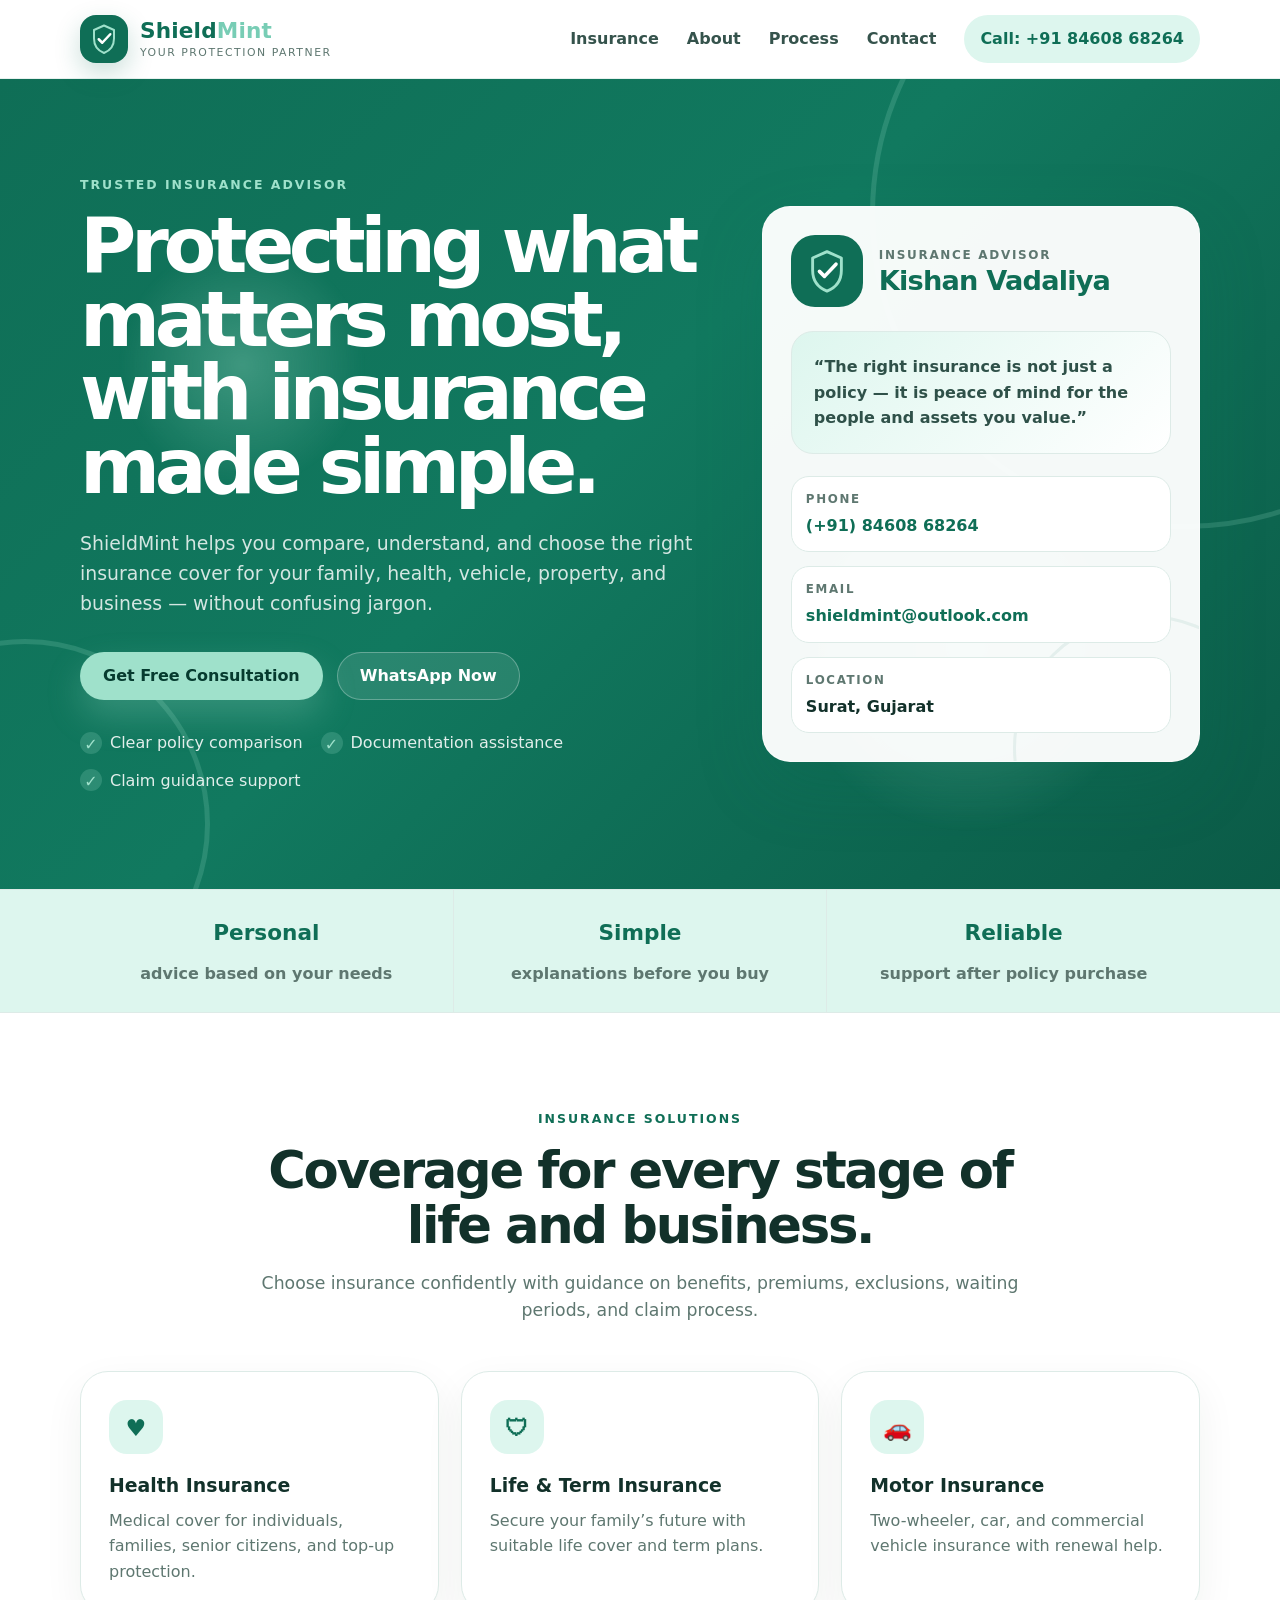
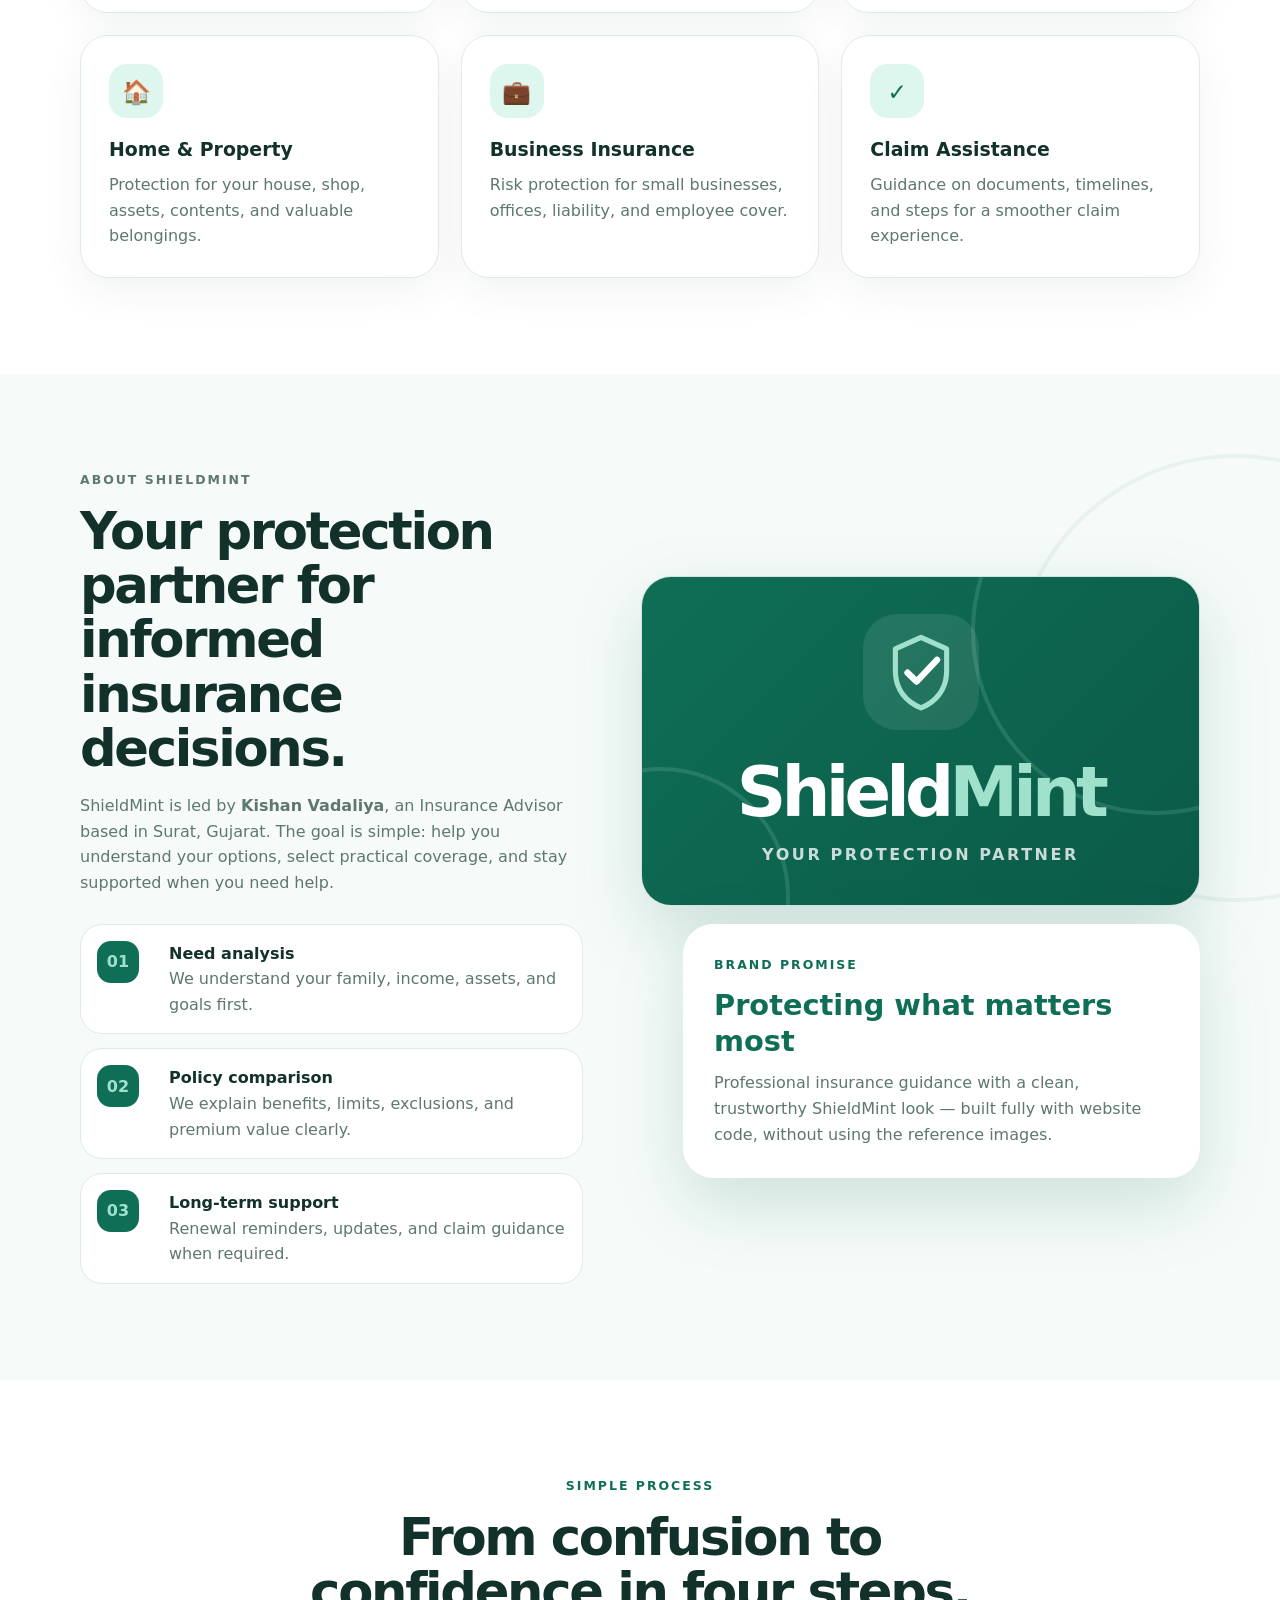
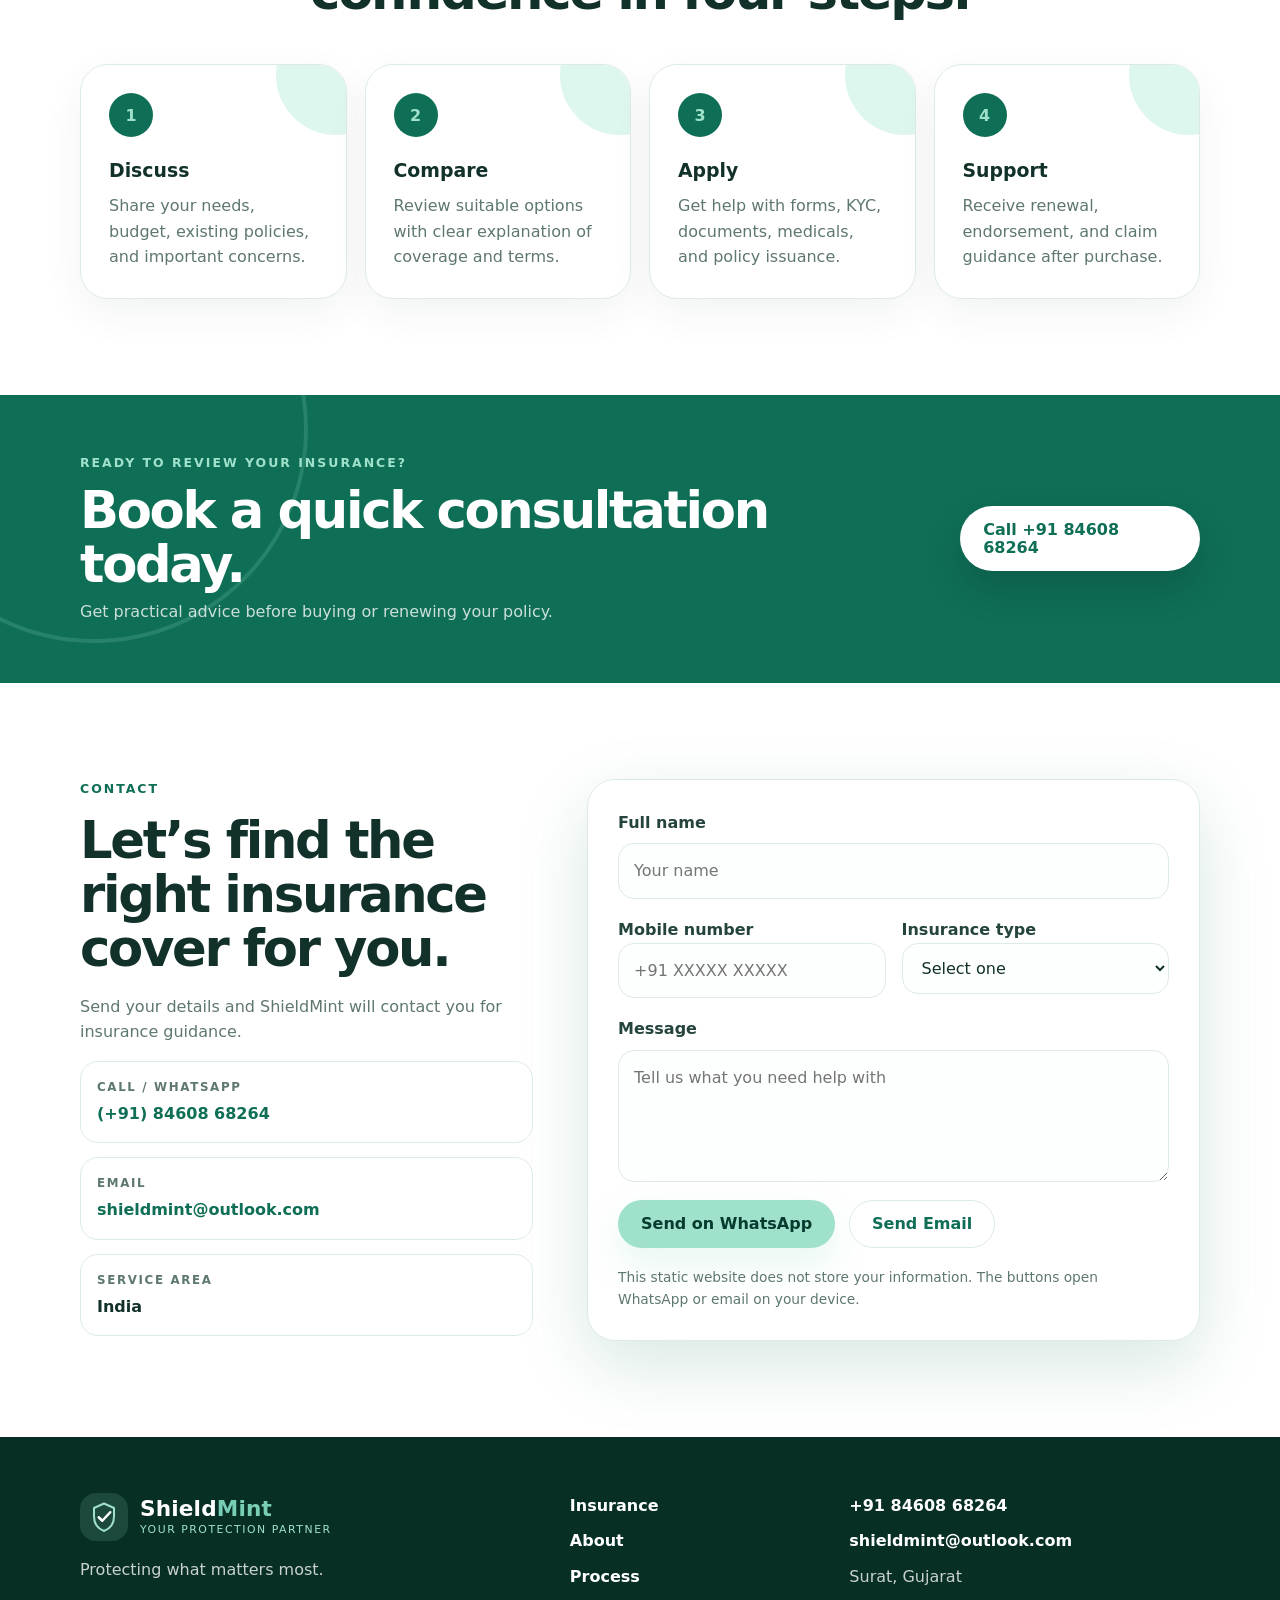
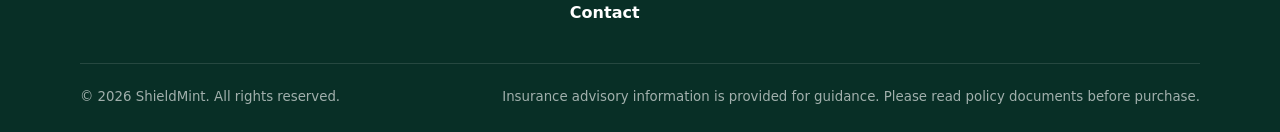
==== index.html @ c9a57965 "Add files via upload" ====
<!doctype html>
<html lang="en-IN">
<head>
  <meta charset="utf-8" />
  <meta name="viewport" content="width=device-width, initial-scale=1" />
  <title>ShieldMint | Insurance Advisor in Surat, Gujarat</title>
  <meta name="description" content="ShieldMint helps families and businesses choose the right insurance with clear advice, policy comparison, documentation support, and claim guidance in Surat, Gujarat." />
  <meta name="theme-color" content="#0F6E56" />
  <meta property="og:title" content="ShieldMint — Your Protection Partner" />
  <meta property="og:description" content="Simple, reliable insurance guidance by Kishan Vadaliya, Insurance Advisor in Surat, Gujarat." />
  <meta property="og:type" content="website" />
  <link rel="icon" href="assets/favicon.svg" type="image/svg+xml" />
  <link rel="stylesheet" href="styles.css" />
</head>
<body>
  <a class="skip-link" href="#main">Skip to content</a>

  <header class="site-header" id="top">
    <nav class="nav container" aria-label="Primary navigation">
      <a class="brand" href="#top" aria-label="ShieldMint home">
        <span class="brand-mark" aria-hidden="true">
          <svg viewBox="0 0 64 64" focusable="false">
            <path d="M32 5 52 14v17c0 15-8.8 24.6-20 29-11.2-4.4-20-14-20-29V14L32 5Z"/>
            <path d="m21.5 32.5 7 7 16-17"/>
          </svg>
        </span>
        <span class="brand-text"><strong>Shield<span>Mint</span></strong><small>Your Protection Partner</small></span>
      </a>

      <button class="nav-toggle" type="button" aria-expanded="false" aria-controls="nav-menu">
        <span class="sr-only">Open menu</span>
        <span></span><span></span><span></span>
      </button>

      <div class="nav-menu" id="nav-menu">
        <a href="#services">Insurance</a>
        <a href="#about">About</a>
        <a href="#process">Process</a>
        <a href="#contact">Contact</a>
        <a class="nav-phone" href="tel:+918460868264">Call: +91 84608 68264</a>
      </div>
    </nav>
  </header>

  <main id="main">
    <section class="hero section-pad" aria-labelledby="hero-title">
      <div class="orb orb-one" aria-hidden="true"></div>
      <div class="orb orb-two" aria-hidden="true"></div>
      <div class="container hero-grid">
        <div class="hero-content reveal">
          <p class="eyebrow">Trusted insurance Advisor</p>
          <h1 id="hero-title">Protecting what matters most, with insurance made simple.</h1>
          <p class="hero-lead">ShieldMint helps you compare, understand, and choose the right insurance cover for your family, health, vehicle, property, and business — without confusing jargon.</p>
          <div class="hero-actions">
            <a class="btn btn-primary" href="#contact">Get Free Consultation</a>
            <a class="btn btn-ghost" href="https://wa.me/918460868264?text=Hello%20ShieldMint%2C%20I%20want%20insurance%20guidance." target="_blank" rel="noopener">WhatsApp Now</a>
          </div>
          <ul class="hero-checks" aria-label="Highlights">
            <li>Clear policy comparison</li>
            <li>Documentation assistance</li>
            <li>Claim guidance support</li>
          </ul>
        </div>

        <aside class="hero-card reveal" aria-label="ShieldMint contact card">
          <div class="card-top">
            <div class="mini-logo" aria-hidden="true">
              <svg viewBox="0 0 64 64"><path d="M32 5 52 14v17c0 15-8.8 24.6-20 29-11.2-4.4-20-14-20-29V14L32 5Z"/><path d="m21.5 32.5 7 7 16-17"/></svg>
            </div>
            <div>
              <p class="card-label">Insurance Advisor</p>
              <h2>Kishan Vadaliya</h2>
            </div>
          </div>
          <div class="quote-box">
            <p>“The right insurance is not just a policy — it is peace of mind for the people and assets you value.”</p>
          </div>
          <dl class="contact-list compact">
            <div><dt>Phone</dt><dd><a href="tel:+918460868264">(+91) 84608 68264</a></dd></div>
            <div><dt>Email</dt><dd><a href="mailto:shieldmint@outlook.com">shieldmint@outlook.com</a></dd></div>
            <div><dt>Location</dt><dd>Surat, Gujarat</dd></div>
          </dl>
        </aside>
      </div>
    </section>

    <section class="trust-strip" aria-label="ShieldMint advantages">
      <div class="container trust-grid">
        <div><strong>Personal</strong><span>advice based on your needs</span></div>
        <div><strong>Simple</strong><span>explanations before you buy</span></div>
        <div><strong>Reliable</strong><span>support after policy purchase</span></div>
      </div>
    </section>

    <section class="section-pad" id="services" aria-labelledby="services-title">
      <div class="container">
        <div class="section-heading reveal">
          <p class="eyebrow">Insurance solutions</p>
          <h2 id="services-title">Coverage for every stage of life and business.</h2>
          <p>Choose insurance confidently with guidance on benefits, premiums, exclusions, waiting periods, and claim process.</p>
        </div>

        <div class="service-grid">
          <article class="service-card reveal">
            <span class="icon-wrap" aria-hidden="true">♥</span>
            <h3>Health Insurance</h3>
            <p>Medical cover for individuals, families, senior citizens, and top-up protection.</p>
          </article>
          <article class="service-card reveal">
            <span class="icon-wrap" aria-hidden="true">🛡</span>
            <h3>Life & Term Insurance</h3>
            <p>Secure your family’s future with suitable life cover and term plans.</p>
          </article>
          <article class="service-card reveal">
            <span class="icon-wrap" aria-hidden="true">🚗</span>
            <h3>Motor Insurance</h3>
            <p>Two-wheeler, car, and commercial vehicle insurance with renewal help.</p>
          </article>
          <article class="service-card reveal">
            <span class="icon-wrap" aria-hidden="true">🏠</span>
            <h3>Home & Property</h3>
            <p>Protection for your house, shop, assets, contents, and valuable belongings.</p>
          </article>
          <article class="service-card reveal">
            <span class="icon-wrap" aria-hidden="true">💼</span>
            <h3>Business Insurance</h3>
            <p>Risk protection for small businesses, offices, liability, and employee cover.</p>
          </article>
          <article class="service-card reveal">
            <span class="icon-wrap" aria-hidden="true">✓</span>
            <h3>Claim Assistance</h3>
            <p>Guidance on documents, timelines, and steps for a smoother claim experience.</p>
          </article>
        </div>
      </div>
    </section>

    <section class="about section-pad muted-bg" id="about" aria-labelledby="about-title">
      <div class="container about-grid">
        <div class="about-copy reveal">
          <p class="eyebrow">About ShieldMint</p>
          <h2 id="about-title">Your protection partner for informed insurance decisions.</h2>
          <p>ShieldMint is led by <strong>Kishan Vadaliya</strong>, an Insurance Advisor based in Surat, Gujarat. The goal is simple: help you understand your options, select practical coverage, and stay supported when you need help.</p>
          <div class="feature-list">
            <div><span>01</span><p><strong>Need analysis</strong><br />We understand your family, income, assets, and goals first.</p></div>
            <div><span>02</span><p><strong>Policy comparison</strong><br />We explain benefits, limits, exclusions, and premium value clearly.</p></div>
            <div><span>03</span><p><strong>Long-term support</strong><br />Renewal reminders, updates, and claim guidance when required.</p></div>
          </div>
        </div>
        <div class="brand-preview reveal" aria-label="ShieldMint brand identity preview">
          <div class="identity-card">
            <div class="identity-logo" aria-hidden="true">
              <svg viewBox="0 0 64 64"><path d="M32 5 52 14v17c0 15-8.8 24.6-20 29-11.2-4.4-20-14-20-29V14L32 5Z"/><path d="m21.5 32.5 7 7 16-17"/></svg>
            </div>
            <h3>Shield<span>Mint</span></h3>
            <p>Your Protection Partner</p>
          </div>
          <div class="promise-card">
            <p class="eyebrow">Brand promise</p>
            <h3>Protecting what matters most</h3>
            <p>Professional insurance guidance with a clean, trustworthy ShieldMint look — built fully with website code, without using the reference images.</p>
          </div>
        </div>
      </div>
    </section>

    <section class="section-pad" id="process" aria-labelledby="process-title">
      <div class="container">
        <div class="section-heading reveal">
          <p class="eyebrow">Simple process</p>
          <h2 id="process-title">From confusion to confidence in four steps.</h2>
        </div>
        <div class="process-grid">
          <article class="process-card reveal"><span>1</span><h3>Discuss</h3><p>Share your needs, budget, existing policies, and important concerns.</p></article>
          <article class="process-card reveal"><span>2</span><h3>Compare</h3><p>Review suitable options with clear explanation of coverage and terms.</p></article>
          <article class="process-card reveal"><span>3</span><h3>Apply</h3><p>Get help with forms, KYC, documents, medicals, and policy issuance.</p></article>
          <article class="process-card reveal"><span>4</span><h3>Support</h3><p>Receive renewal, endorsement, and claim guidance after purchase.</p></article>
        </div>
      </div>
    </section>

    <section class="cta-band" aria-labelledby="cta-title">
      <div class="container cta-inner reveal">
        <div>
          <p class="eyebrow light">Ready to review your insurance?</p>
          <h2 id="cta-title">Book a quick consultation today.</h2>
          <p>Get practical advice before buying or renewing your policy.</p>
        </div>
        <a class="btn btn-light" href="tel:+918460868264">Call +91 84608 68264</a>
      </div>
    </section>

    <section class="contact section-pad" id="contact" aria-labelledby="contact-title">
      <div class="container contact-grid">
        <div class="contact-info reveal">
          <p class="eyebrow">Contact</p>
          <h2 id="contact-title">Let’s find the right insurance cover for you.</h2>
          <p>Send your details and ShieldMint will contact you for insurance guidance.</p>
          <dl class="contact-list">
            <div><dt>Call / WhatsApp</dt><dd><a href="tel:+918460868264">(+91) 84608 68264</a></dd></div>
            <div><dt>Email</dt><dd><a href="mailto:shieldmint@outlook.com">shieldmint@outlook.com</a></dd></div>
            <div><dt>Service Area</dt><dd>India</dd></div>
          </dl>
        </div>

        <form class="contact-form reveal" id="quoteForm">
          <div class="field-row">
            <label for="name">Full name</label>
            <input id="name" name="name" type="text" placeholder="Your name" autocomplete="name" required />
          </div>
          <div class="field-row two-col">
            <div>
              <label for="phone">Mobile number</label>
              <input id="phone" name="phone" type="tel" placeholder="+91 XXXXX XXXXX" autocomplete="tel" required />
            </div>
            <div>
              <label for="service">Insurance type</label>
              <select id="service" name="service" required>
                <option value="">Select one</option>
                <option>Health Insurance</option>
                <option>Life / Term Insurance</option>
                <option>Motor Insurance</option>
                <option>Home / Property Insurance</option>
                <option>Business Insurance</option>
                <option>Claim Assistance</option>
              </select>
            </div>
          </div>
          <div class="field-row">
            <label for="message">Message</label>
            <textarea id="message" name="message" rows="4" placeholder="Tell us what you need help with"></textarea>
          </div>
          <div class="form-actions">
            <button class="btn btn-primary" type="submit">Send on WhatsApp</button>
            <button class="btn btn-outline" type="button" id="emailButton">Send Email</button>
          </div>
          <p class="form-note">This static website does not store your information. The buttons open WhatsApp or email on your device.</p>
        </form>
      </div>
    </section>
  </main>

  <footer class="site-footer">
    <div class="container footer-grid">
      <div>
        <a class="brand footer-brand" href="#top" aria-label="ShieldMint home">
          <span class="brand-mark" aria-hidden="true"><svg viewBox="0 0 64 64"><path d="M32 5 52 14v17c0 15-8.8 24.6-20 29-11.2-4.4-20-14-20-29V14L32 5Z"/><path d="m21.5 32.5 7 7 16-17"/></svg></span>
          <span class="brand-text"><strong>Shield<span>Mint</span></strong><small>Your Protection Partner</small></span>
        </a>
        <p>Protecting what matters most.</p>
      </div>
      <div class="footer-links">
        <a href="#services">Insurance</a>
        <a href="#about">About</a>
        <a href="#process">Process</a>
        <a href="#contact">Contact</a>
      </div>
      <div class="footer-contact">
        <a href="tel:+918460868264">+91 84608 68264</a>
        <a href="mailto:shieldmint@outlook.com">shieldmint@outlook.com</a>
        <span>Surat, Gujarat</span>
      </div>
    </div>
    <div class="container footer-bottom">
      <small>© <span id="year"></span> ShieldMint. All rights reserved.</small>
      <small>Insurance advisory information is provided for guidance. Please read policy documents before purchase.</small>
    </div>
  </footer>

  <script src="script.js"></script>
</body>
</html>
---- styles.css ----
:root{
  --green:#0F6E56;
  --green-2:#0B5946;
  --mint:#9FE1CB;
  --mint-2:#DDF6EE;
  --white:#FFFFFF;
  --ink:#12312A;
  --muted:#5E7770;
  --line:#DDEBE7;
  --bg:#F6FBF9;
  --shadow:0 24px 70px rgba(15,110,86,.16);
  --radius:28px;
}
*{box-sizing:border-box}
html{scroll-behavior:smooth}
body{
  margin:0;
  font-family:Inter, ui-sans-serif, system-ui, -apple-system, BlinkMacSystemFont, "Segoe UI", Arial, sans-serif;
  color:var(--ink);
  background:var(--white);
  line-height:1.6;
}
a{color:inherit;text-decoration:none}
img{max-width:100%;display:block}
button,input,select,textarea{font:inherit}
.container{width:min(1120px, calc(100% - 40px));margin-inline:auto}
.section-pad{padding:96px 0}
.skip-link{position:absolute;left:-999px;top:12px;background:var(--white);color:var(--green);padding:10px 14px;border-radius:999px;z-index:999}
.skip-link:focus{left:12px}
.sr-only{position:absolute;width:1px;height:1px;overflow:hidden;clip:rect(0,0,0,0);white-space:nowrap}

.site-header{
  position:sticky;top:0;z-index:50;
  background:rgba(255,255,255,.88);
  border-bottom:1px solid rgba(221,235,231,.7);
  backdrop-filter:blur(18px);
}
.nav{height:78px;display:flex;align-items:center;justify-content:space-between;gap:24px}
.brand{display:inline-flex;align-items:center;gap:12px;min-width:max-content}
.brand-mark{width:48px;height:48px;border-radius:16px;background:var(--green);display:grid;place-items:center;box-shadow:0 10px 26px rgba(15,110,86,.22)}
.brand-mark svg{width:32px;height:32px;overflow:visible}
.brand-mark path:first-child{fill:none;stroke:var(--mint);stroke-width:4;stroke-linejoin:round}
.brand-mark path:last-child{fill:none;stroke:var(--white);stroke-width:5;stroke-linecap:round;stroke-linejoin:round}
.brand-text{display:flex;flex-direction:column;line-height:1.05;letter-spacing:.01em}
.brand-text strong{font-size:1.35rem;color:var(--green)}
.brand-text strong span{color:#78cdb5}
.brand-text small{text-transform:uppercase;color:var(--muted);font-size:.68rem;letter-spacing:.14em;margin-top:4px}
.nav-menu{display:flex;align-items:center;gap:28px;color:#35534c;font-weight:650}
.nav-menu a{position:relative}
.nav-menu a:not(.nav-phone)::after{content:"";position:absolute;left:0;right:0;bottom:-8px;height:2px;border-radius:99px;background:var(--green);transform:scaleX(0);transition:transform .2s ease}
.nav-menu a:hover::after{transform:scaleX(1)}
.nav-phone{background:var(--mint-2);color:var(--green);padding:11px 16px;border-radius:999px}
.nav-toggle{display:none;background:none;border:0;padding:8px;cursor:pointer}
.nav-toggle span:not(.sr-only){display:block;width:26px;height:2px;background:var(--green);margin:6px 0;border-radius:99px;transition:.2s ease}

.hero{position:relative;overflow:hidden;background:linear-gradient(135deg,var(--green) 0%, #11795f 46%, #0b5b47 100%);color:var(--white);min-height:720px;display:grid;align-items:center}
.hero::before,.hero::after{content:"";position:absolute;border:5px solid rgba(159,225,203,.18);border-radius:50%;pointer-events:none}
.hero::before{width:620px;height:620px;right:-220px;top:-180px}
.hero::after{width:360px;height:360px;left:-160px;bottom:-120px}
.orb{position:absolute;border-radius:50%;background:radial-gradient(circle,rgba(159,225,203,.32),rgba(159,225,203,0) 62%);filter:blur(2px);pointer-events:none}
.orb-one{width:420px;height:420px;right:8%;bottom:4%}
.orb-two{width:280px;height:280px;left:8%;top:18%}
.hero-grid{position:relative;z-index:1;display:grid;grid-template-columns:minmax(0,1.1fr) minmax(330px,.78fr);gap:64px;align-items:center}
.eyebrow{margin:0 0 14px;text-transform:uppercase;letter-spacing:.16em;font-size:.78rem;font-weight:800;color:var(--green)}
.hero .eyebrow,.light{color:var(--mint)}
h1,h2,h3,p{margin-top:0}
h1{font-size:clamp(2.8rem,6vw,5.9rem);line-height:.96;letter-spacing:-.07em;margin-bottom:24px;max-width:820px}
h2{font-size:clamp(2rem,4vw,3.4rem);line-height:1.06;letter-spacing:-.045em;margin-bottom:18px;color:var(--ink)}
h3{font-size:1.18rem;line-height:1.25;margin-bottom:10px;color:var(--ink)}
.hero-lead{font-size:1.18rem;color:rgba(255,255,255,.82);max-width:690px;margin-bottom:34px}
.hero-actions,.form-actions{display:flex;flex-wrap:wrap;gap:14px;align-items:center}
.btn{display:inline-flex;align-items:center;justify-content:center;gap:10px;border:1px solid transparent;border-radius:999px;padding:14px 22px;font-weight:800;line-height:1.1;cursor:pointer;transition:transform .2s ease, box-shadow .2s ease, background .2s ease, color .2s ease}
.btn:hover{transform:translateY(-2px)}
.btn-primary{background:var(--mint);color:#063b2f;box-shadow:0 16px 34px rgba(159,225,203,.25)}
.btn-primary:hover{background:#b9f0dd}
.btn-ghost{background:rgba(255,255,255,.1);border-color:rgba(255,255,255,.28);color:var(--white)}
.btn-ghost:hover{background:rgba(255,255,255,.16)}
.btn-light{background:var(--white);color:var(--green);box-shadow:0 18px 38px rgba(0,0,0,.14)}
.btn-outline{background:var(--white);color:var(--green);border-color:var(--line)}
.hero-checks{display:flex;flex-wrap:wrap;gap:12px 18px;list-style:none;padding:0;margin:30px 0 0;color:rgba(255,255,255,.88)}
.hero-checks li{display:flex;align-items:center;gap:8px}
.hero-checks li::before{content:"✓";width:22px;height:22px;display:grid;place-items:center;border-radius:50%;background:rgba(159,225,203,.2);color:var(--mint);font-weight:900}
.hero-card{background:rgba(255,255,255,.96);color:var(--ink);border:1px solid rgba(255,255,255,.55);border-radius:var(--radius);box-shadow:var(--shadow);padding:28px;position:relative;overflow:hidden}
.hero-card::after{content:"";position:absolute;inset:auto -80px -120px auto;width:260px;height:260px;border:3px solid rgba(15,110,86,.08);border-radius:50%}
.card-top{display:flex;gap:16px;align-items:center;margin-bottom:24px;position:relative;z-index:1}
.mini-logo{width:72px;height:72px;border-radius:24px;background:var(--green);display:grid;place-items:center;flex:0 0 auto}
.mini-logo svg{width:46px;height:46px}.mini-logo path:first-child{fill:none;stroke:var(--mint);stroke-width:4;stroke-linejoin:round}.mini-logo path:last-child{fill:none;stroke:var(--white);stroke-width:5;stroke-linecap:round;stroke-linejoin:round}
.card-label{margin:0 0 2px;color:var(--muted);font-weight:750;text-transform:uppercase;font-size:.75rem;letter-spacing:.14em}.card-top h2{font-size:1.7rem;margin:0;color:var(--green);letter-spacing:-.03em}
.quote-box{background:linear-gradient(135deg,var(--mint-2),#fff);border:1px solid var(--line);border-radius:22px;padding:22px;margin-bottom:22px;position:relative;z-index:1}.quote-box p{margin:0;color:#2f5149;font-weight:650}
.contact-list{display:grid;gap:14px;margin:0;position:relative;z-index:1}.contact-list div{padding:16px;border:1px solid var(--line);border-radius:18px;background:#fff}.contact-list.compact div{padding:13px 14px}.contact-list dt{font-size:.74rem;text-transform:uppercase;letter-spacing:.14em;color:var(--muted);font-weight:850}.contact-list dd{margin:4px 0 0;font-weight:750;color:var(--ink);overflow-wrap:anywhere}.contact-list a{color:var(--green)}

.trust-strip{background:var(--mint-2);border-block:1px solid var(--line)}
.trust-grid{display:grid;grid-template-columns:repeat(3,1fr);gap:1px;background:var(--line)}
.trust-grid div{background:var(--mint-2);padding:26px 30px;display:flex;gap:10px;align-items:baseline;justify-content:center;text-align:center;flex-wrap:wrap}.trust-grid strong{color:var(--green);font-size:1.35rem}.trust-grid span{color:var(--muted);font-weight:650}
.section-heading{max-width:760px;margin:0 auto 46px;text-align:center}.section-heading p:not(.eyebrow){font-size:1.08rem;color:var(--muted)}
.service-grid{display:grid;grid-template-columns:repeat(3,1fr);gap:22px}.service-card,.process-card{background:#fff;border:1px solid var(--line);border-radius:var(--radius);padding:28px;box-shadow:0 14px 40px rgba(18,49,42,.06);transition:transform .2s ease, box-shadow .2s ease, border-color .2s ease}.service-card:hover,.process-card:hover{transform:translateY(-5px);box-shadow:var(--shadow);border-color:rgba(15,110,86,.22)}.service-card p,.process-card p{color:var(--muted);margin-bottom:0}.icon-wrap{width:54px;height:54px;border-radius:18px;background:var(--mint-2);color:var(--green);display:grid;place-items:center;font-size:1.45rem;font-weight:900;margin-bottom:20px}
.muted-bg{background:var(--bg);position:relative;overflow:hidden}.muted-bg::before{content:"";position:absolute;width:440px;height:440px;right:-180px;top:80px;border:4px solid rgba(15,110,86,.06);border-radius:50%}.about-grid{display:grid;grid-template-columns:.9fr 1fr;gap:58px;align-items:center;position:relative}.about-copy p{color:var(--muted)}.feature-list{display:grid;gap:14px;margin-top:28px}.feature-list div{display:grid;grid-template-columns:56px 1fr;gap:16px;align-items:start;background:#fff;border:1px solid var(--line);border-radius:22px;padding:16px}.feature-list span{width:42px;height:42px;border-radius:14px;display:grid;place-items:center;background:var(--green);color:var(--mint);font-weight:900}.feature-list p{margin:0}.feature-list strong{color:var(--ink)}.brand-preview{display:grid;gap:18px}.identity-card,.promise-card{position:relative;overflow:hidden;border-radius:30px;box-shadow:0 26px 70px rgba(15,110,86,.18);border:1px solid rgba(255,255,255,.82)}.identity-card{min-height:330px;background:linear-gradient(135deg,var(--green),#0b5b47);color:#fff;display:grid;place-items:center;text-align:center;padding:36px}.identity-card::before,.identity-card::after{content:"";position:absolute;border:4px solid rgba(159,225,203,.16);border-radius:50%}.identity-card::before{width:360px;height:360px;right:-140px;top:-130px}.identity-card::after{width:250px;height:250px;left:-110px;bottom:-120px}.identity-logo{position:relative;z-index:1;width:116px;height:116px;border-radius:34px;background:rgba(255,255,255,.09);display:grid;place-items:center;margin:0 auto 26px}.identity-logo svg{width:82px;height:82px}.identity-logo path:first-child{fill:none;stroke:var(--mint);stroke-width:4;stroke-linejoin:round}.identity-logo path:last-child{fill:none;stroke:#fff;stroke-width:5;stroke-linecap:round;stroke-linejoin:round}.identity-card h3{position:relative;z-index:1;color:#fff;font-size:clamp(2.5rem,6vw,4.3rem);line-height:1;margin:0;letter-spacing:-.07em}.identity-card h3 span{color:var(--mint)}.identity-card p{position:relative;z-index:1;color:rgba(255,255,255,.78);margin:12px 0 0;text-transform:uppercase;letter-spacing:.16em;font-weight:700}.promise-card{background:#fff;padding:30px;margin-left:42px}.promise-card h3{font-size:1.8rem;color:var(--green);margin-bottom:10px}.promise-card p:not(.eyebrow){color:var(--muted);margin:0}
.process-grid{display:grid;grid-template-columns:repeat(4,1fr);gap:18px}.process-card span{width:44px;height:44px;border-radius:50%;display:grid;place-items:center;background:var(--green);color:var(--mint);font-weight:900;margin-bottom:22px}.process-card{position:relative;overflow:hidden}.process-card::after{content:"";position:absolute;width:120px;height:120px;right:-50px;top:-50px;border-radius:50%;background:var(--mint-2)}.process-card>*{position:relative;z-index:1}
.cta-band{background:var(--green);color:var(--white);padding:58px 0;position:relative;overflow:hidden}.cta-band::before{content:"";position:absolute;inset:-180px auto auto -120px;width:420px;height:420px;border:4px solid rgba(159,225,203,.17);border-radius:50%}.cta-inner{position:relative;display:flex;align-items:center;justify-content:space-between;gap:28px}.cta-inner h2{color:var(--white);margin-bottom:8px}.cta-inner p{color:rgba(255,255,255,.78);margin-bottom:0}.cta-inner .eyebrow{color:var(--mint);margin-bottom:10px}
.contact-grid{display:grid;grid-template-columns:.85fr 1.15fr;gap:54px;align-items:start}.contact-info>p:not(.eyebrow){color:var(--muted)}.contact-form{background:var(--white);border:1px solid var(--line);border-radius:var(--radius);padding:30px;box-shadow:var(--shadow)}.field-row{display:grid;gap:8px;margin-bottom:18px}.field-row.two-col{grid-template-columns:1fr 1fr;gap:16px}.field-row label{font-weight:800;color:#24443d}.field-row input,.field-row select,.field-row textarea{width:100%;border:1px solid var(--line);border-radius:16px;background:#FDFEFE;color:var(--ink);padding:14px 15px;outline:none;transition:border-color .2s ease, box-shadow .2s ease}.field-row input:focus,.field-row select:focus,.field-row textarea:focus{border-color:var(--green);box-shadow:0 0 0 4px rgba(159,225,203,.32)}.field-row textarea{resize:vertical}.form-note{font-size:.86rem;color:var(--muted);margin:18px 0 0}
.site-footer{background:#082f26;color:rgba(255,255,255,.78);padding:56px 0 24px}.footer-grid{display:grid;grid-template-columns:1.3fr .7fr 1fr;gap:34px}.footer-brand .brand-mark{box-shadow:none;background:rgba(159,225,203,.14)}.footer-brand .brand-text strong{color:#fff}.footer-brand .brand-text small{color:var(--mint)}.site-footer p{max-width:360px;margin:16px 0 0}.footer-links,.footer-contact{display:grid;gap:10px;align-content:start}.footer-links a,.footer-contact a{color:#fff;font-weight:750}.footer-bottom{display:flex;justify-content:space-between;gap:20px;border-top:1px solid rgba(255,255,255,.12);margin-top:38px;padding-top:22px;color:rgba(255,255,255,.62)}
.reveal{opacity:0;transform:translateY(18px);transition:opacity .65s ease, transform .65s ease}.reveal.visible{opacity:1;transform:none}
@media (prefers-reduced-motion:reduce){html{scroll-behavior:auto}.reveal{opacity:1;transform:none;transition:none}.btn,.service-card,.process-card{transition:none}.btn:hover,.service-card:hover,.process-card:hover{transform:none}}
@media (max-width:980px){.section-pad{padding:74px 0}.hero{min-height:auto}.hero-grid,.about-grid,.contact-grid{grid-template-columns:1fr;gap:42px}.hero-card{max-width:620px}.service-grid{grid-template-columns:repeat(2,1fr)}.process-grid{grid-template-columns:repeat(2,1fr)}.promise-card{margin-left:0}.cta-inner{align-items:flex-start;flex-direction:column}.footer-grid{grid-template-columns:1fr 1fr}.footer-grid>div:first-child{grid-column:1/-1}.footer-bottom{flex-direction:column}}
@media (max-width:760px){.container{width:min(100% - 28px,1120px)}.nav{height:70px}.brand-mark{width:42px;height:42px;border-radius:14px}.brand-text strong{font-size:1.12rem}.brand-text small{font-size:.57rem}.nav-toggle{display:block}.nav-menu{position:absolute;left:14px;right:14px;top:78px;display:grid;gap:0;background:#fff;border:1px solid var(--line);border-radius:22px;box-shadow:var(--shadow);padding:10px;transform:translateY(-12px);opacity:0;visibility:hidden;transition:.2s ease}.nav-menu.open{transform:none;opacity:1;visibility:visible}.nav-menu a{padding:12px 14px;border-radius:14px}.nav-menu a:hover{background:var(--mint-2)}.nav-menu a::after{display:none}.nav-phone{text-align:center}.nav-toggle[aria-expanded="true"] span:nth-child(2){transform:translateY(8px) rotate(45deg)}.nav-toggle[aria-expanded="true"] span:nth-child(3){opacity:0}.nav-toggle[aria-expanded="true"] span:nth-child(4){transform:translateY(-8px) rotate(-45deg)}h1{font-size:clamp(2.45rem,14vw,4rem)}h2{font-size:2rem}.hero-lead{font-size:1.03rem}.hero-actions .btn,.form-actions .btn{width:100%}.trust-grid{grid-template-columns:1fr}.service-grid,.process-grid{grid-template-columns:1fr}.field-row.two-col{grid-template-columns:1fr}.contact-form{padding:22px}.footer-grid{grid-template-columns:1fr}.hero-card{padding:22px}.card-top{align-items:flex-start}.mini-logo{width:60px;height:60px;border-radius:20px}}
@media (max-width:420px){.hero-checks{display:grid}.section-pad{padding:62px 0}.trust-grid div{padding:20px}.service-card,.process-card{padding:22px}}
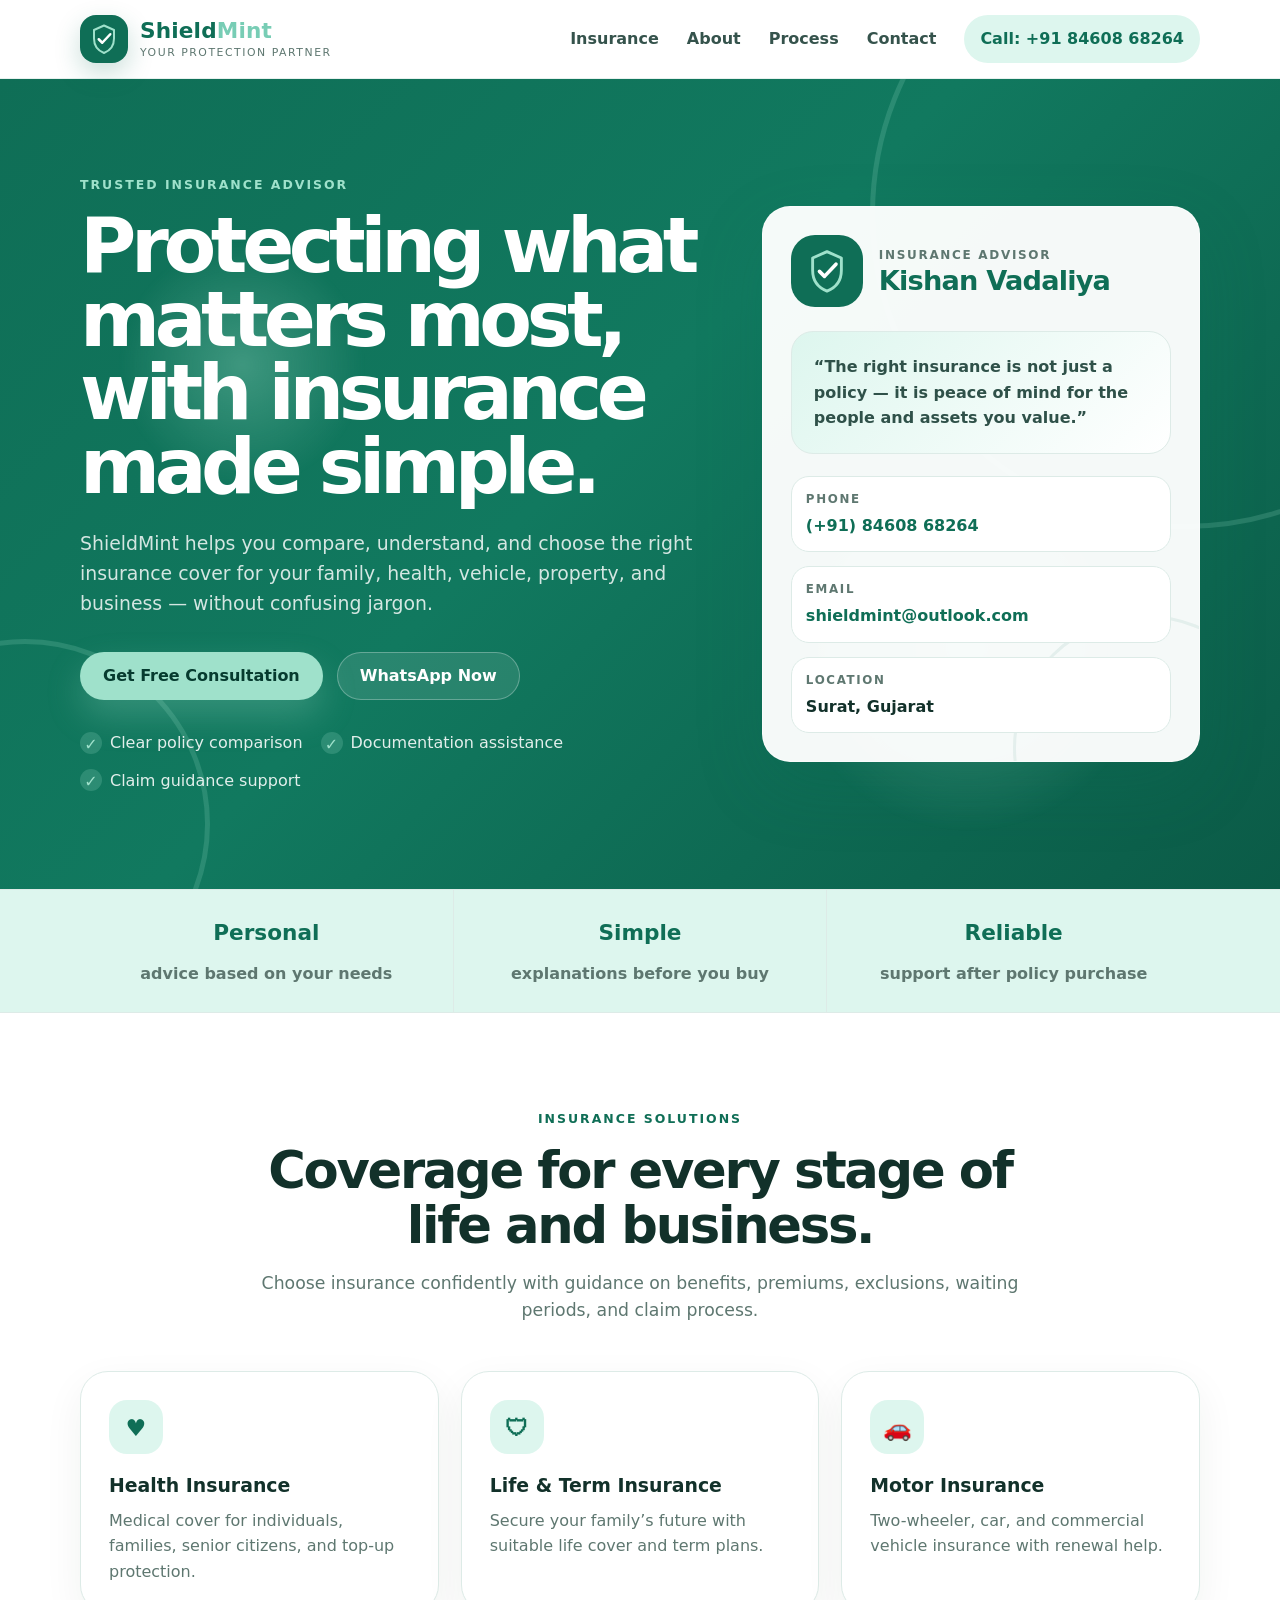
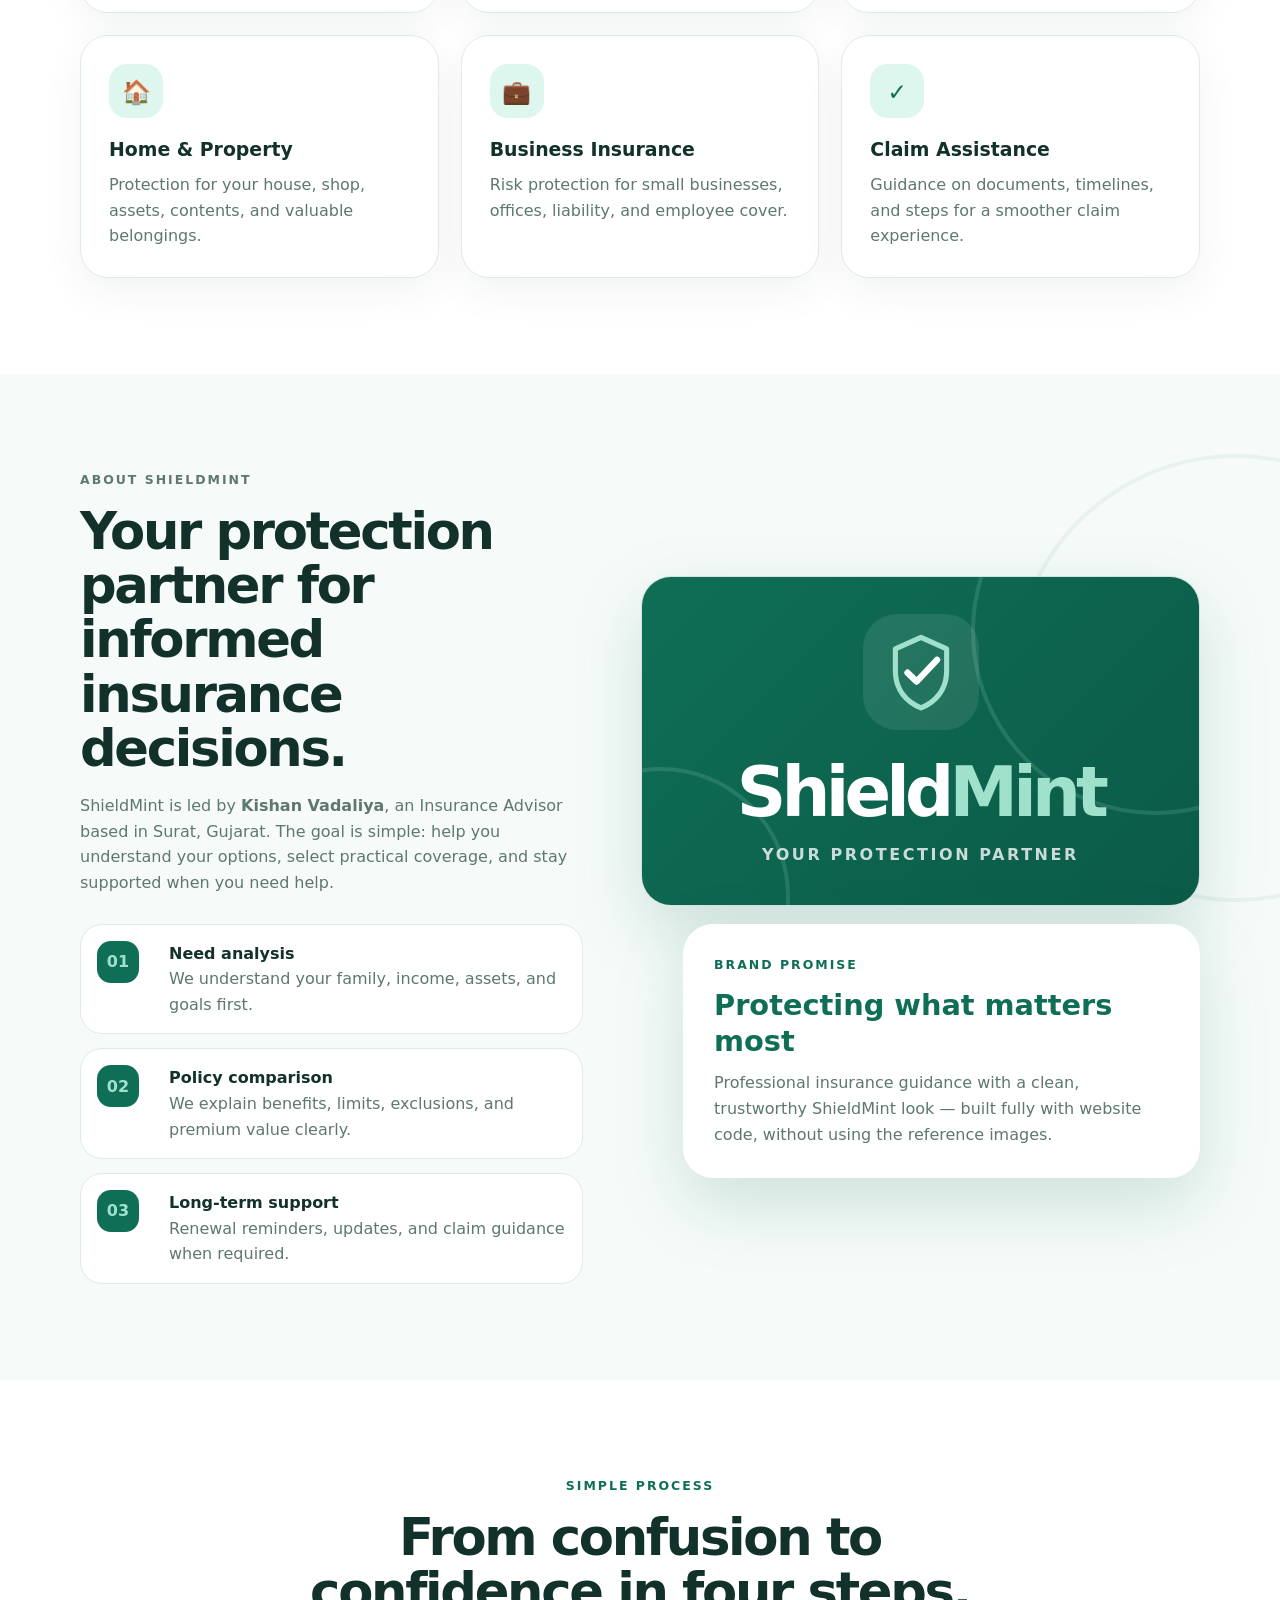
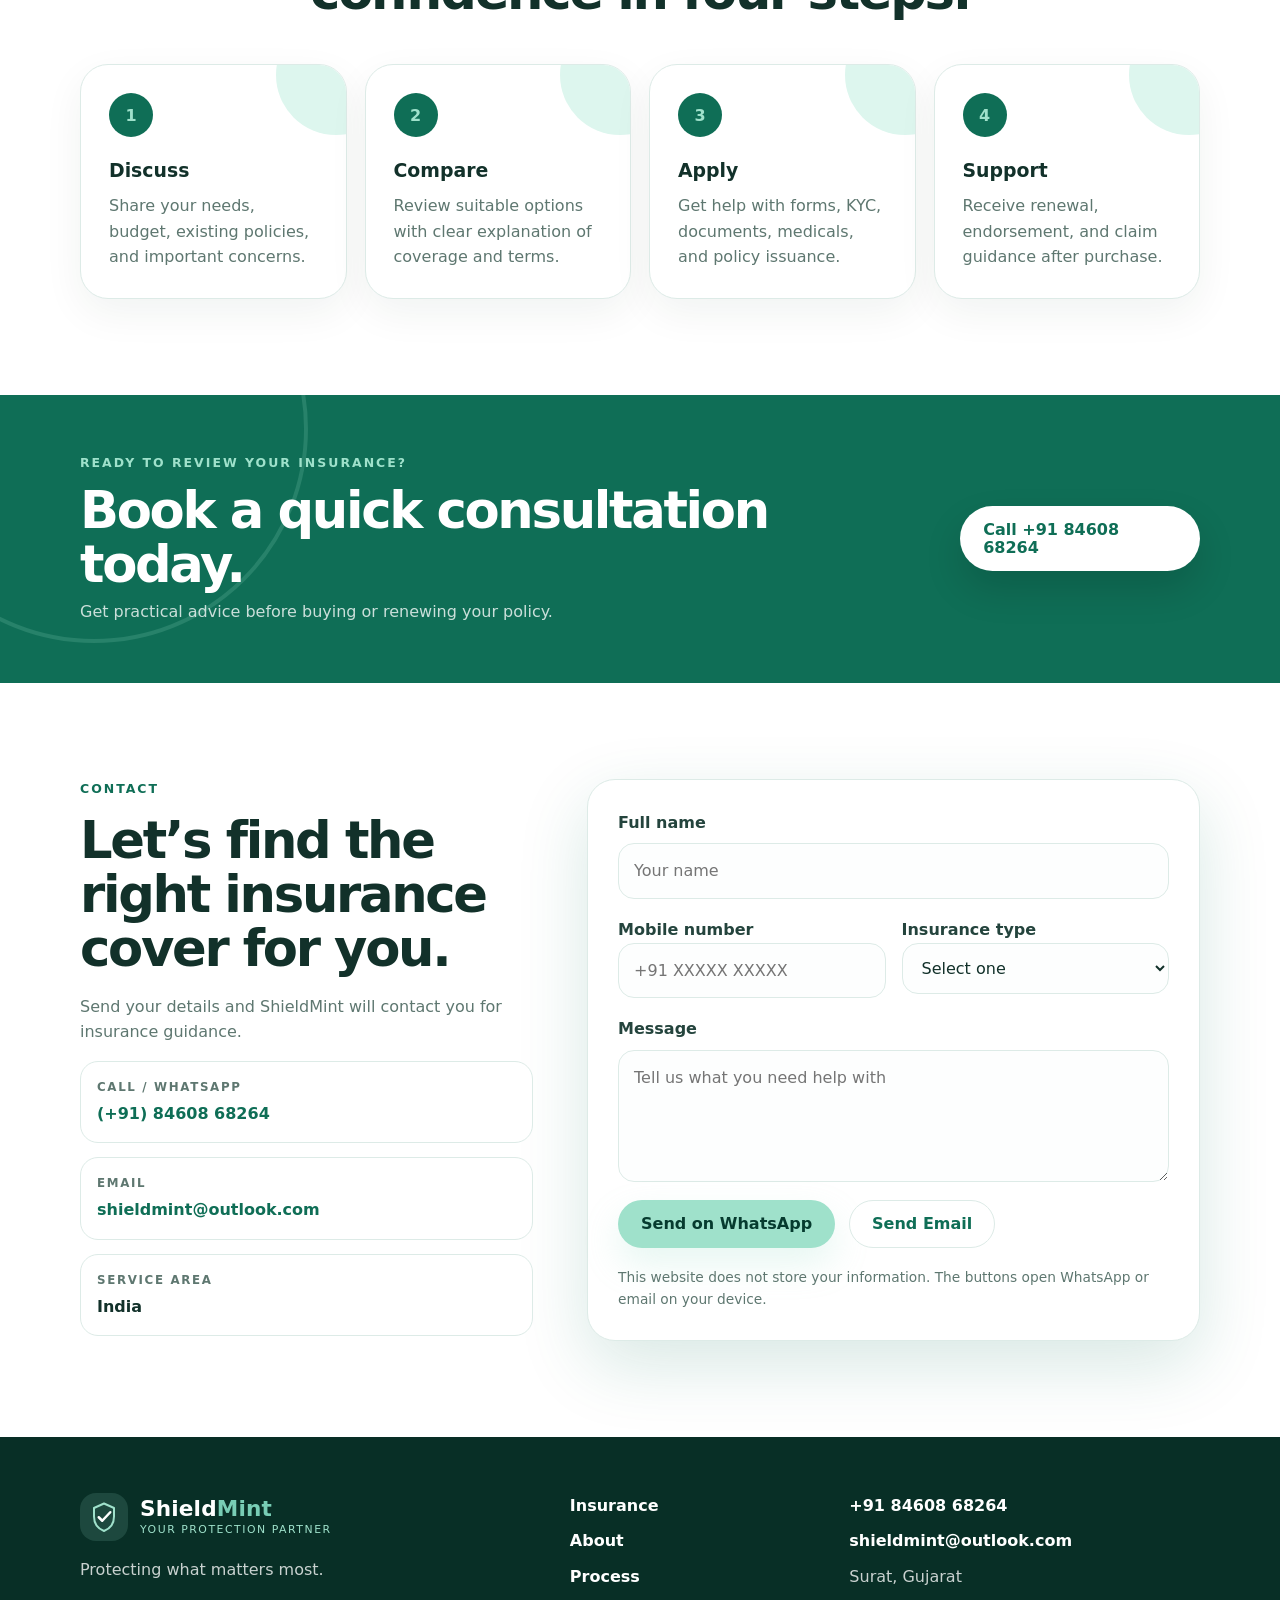
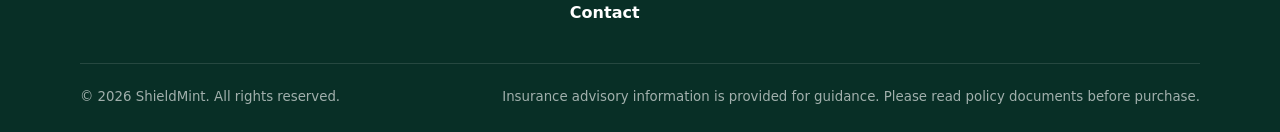
==== commit 0b5cd13b: "Update index.html" ====
--- a/index.html
+++ b/index.html
@@ -234,7 +234,7 @@
             <button class="btn btn-primary" type="submit">Send on WhatsApp</button>
             <button class="btn btn-outline" type="button" id="emailButton">Send Email</button>
           </div>
-          <p class="form-note">This static website does not store your information. The buttons open WhatsApp or email on your device.</p>
+          <p class="form-note">This website does not store your information. The buttons open WhatsApp or email on your device.</p>
         </form>
       </div>
     </section>
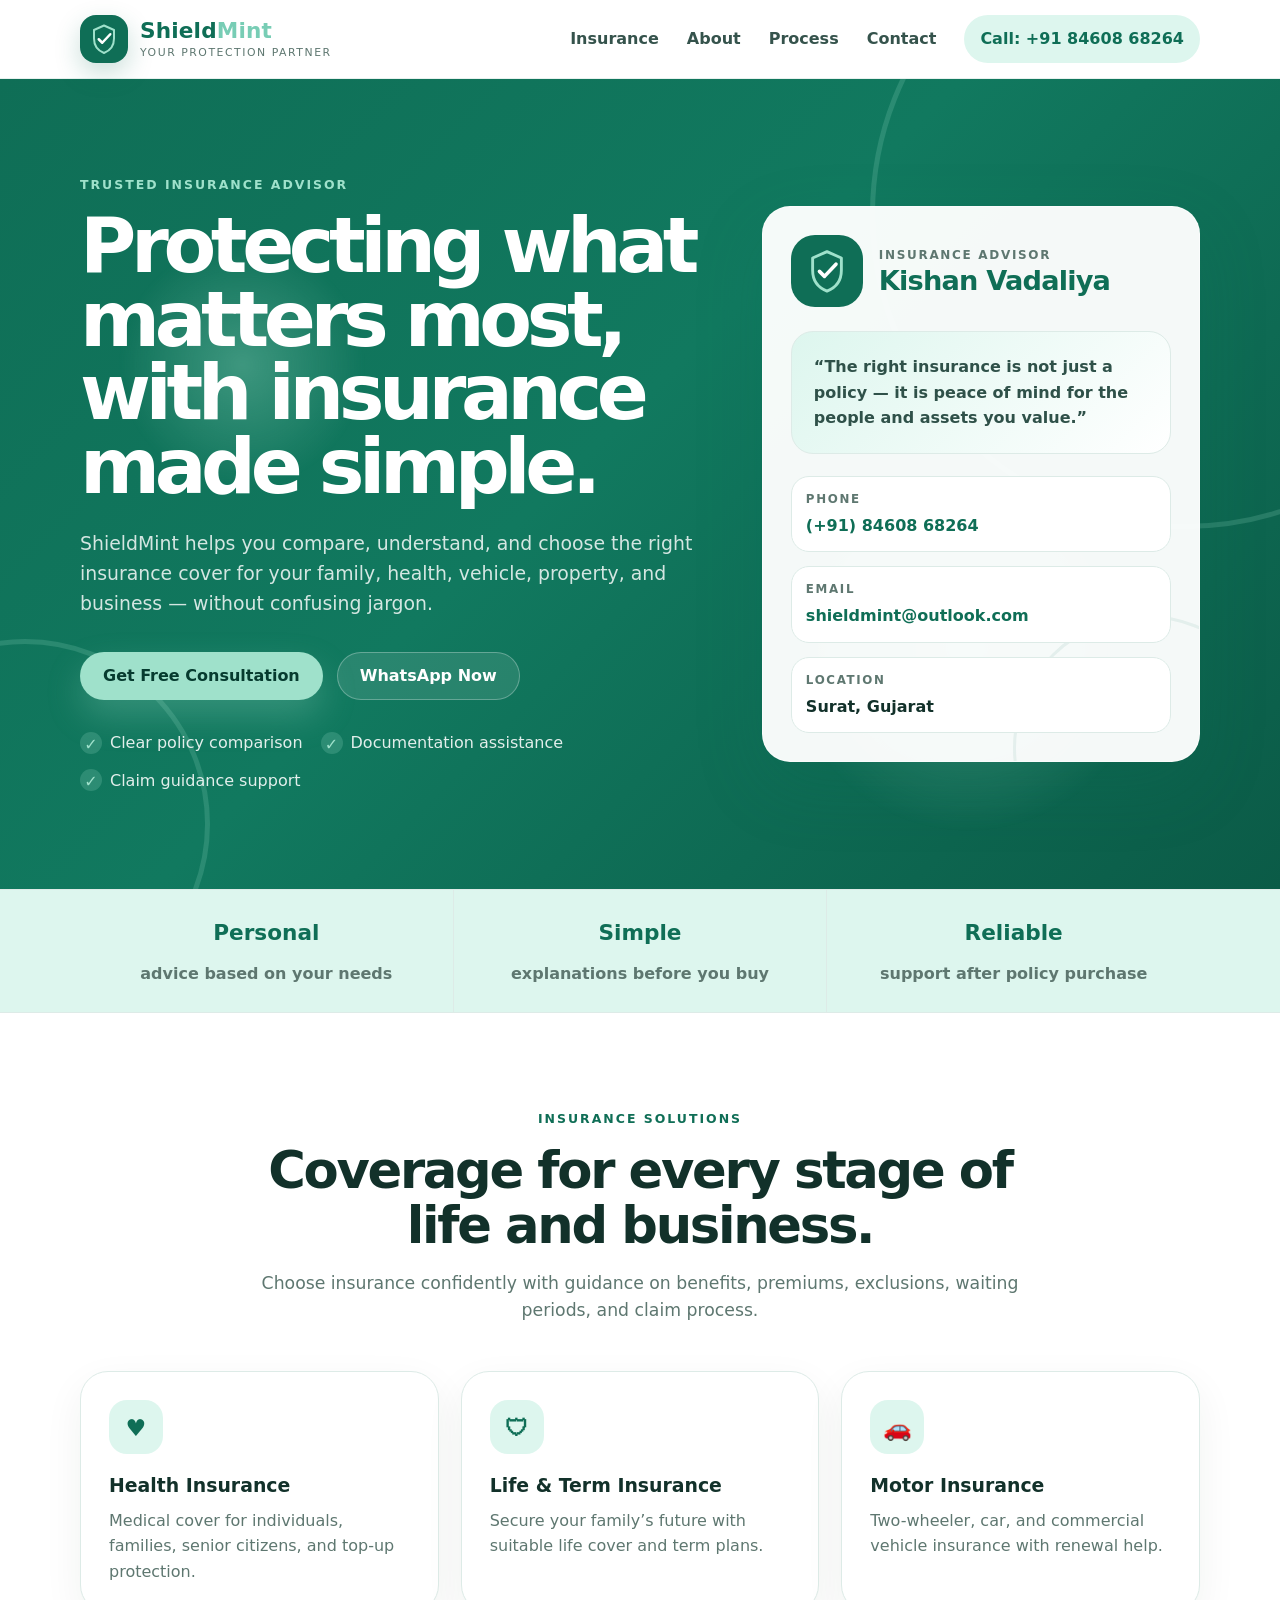
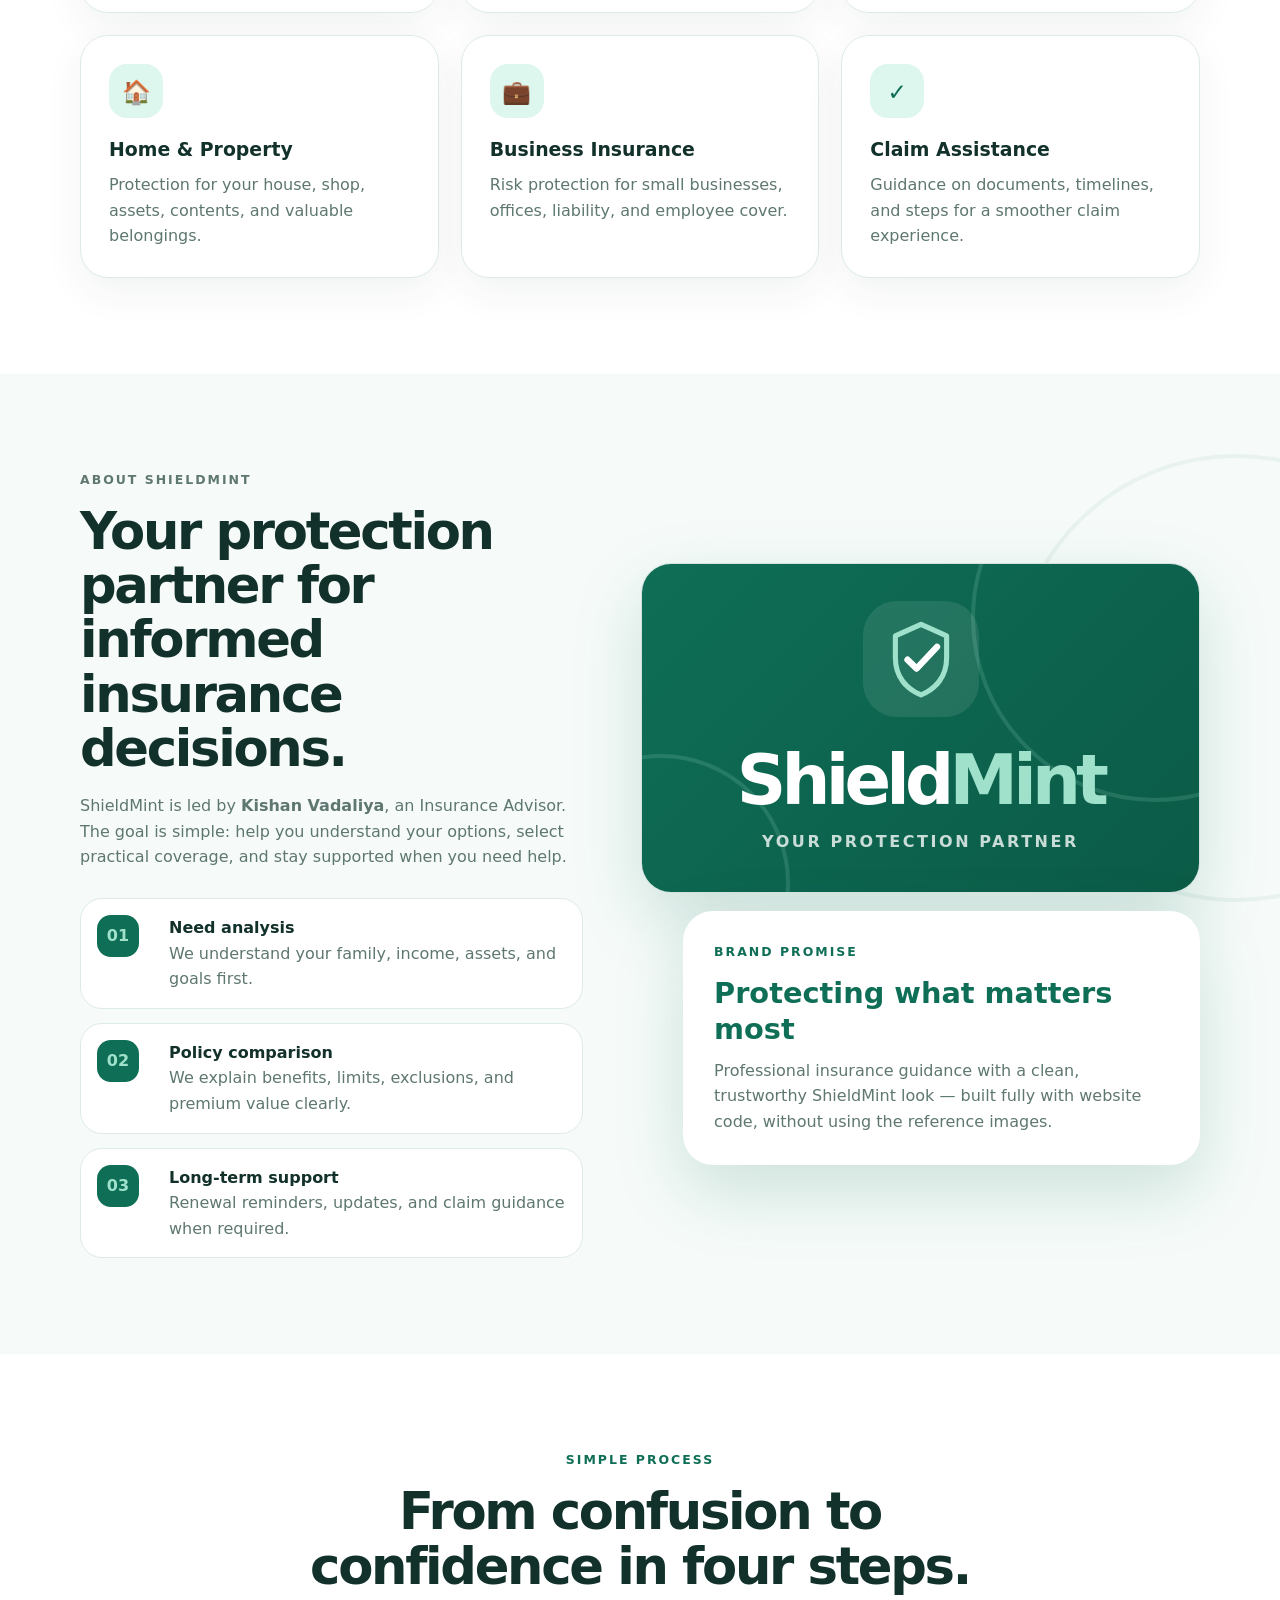
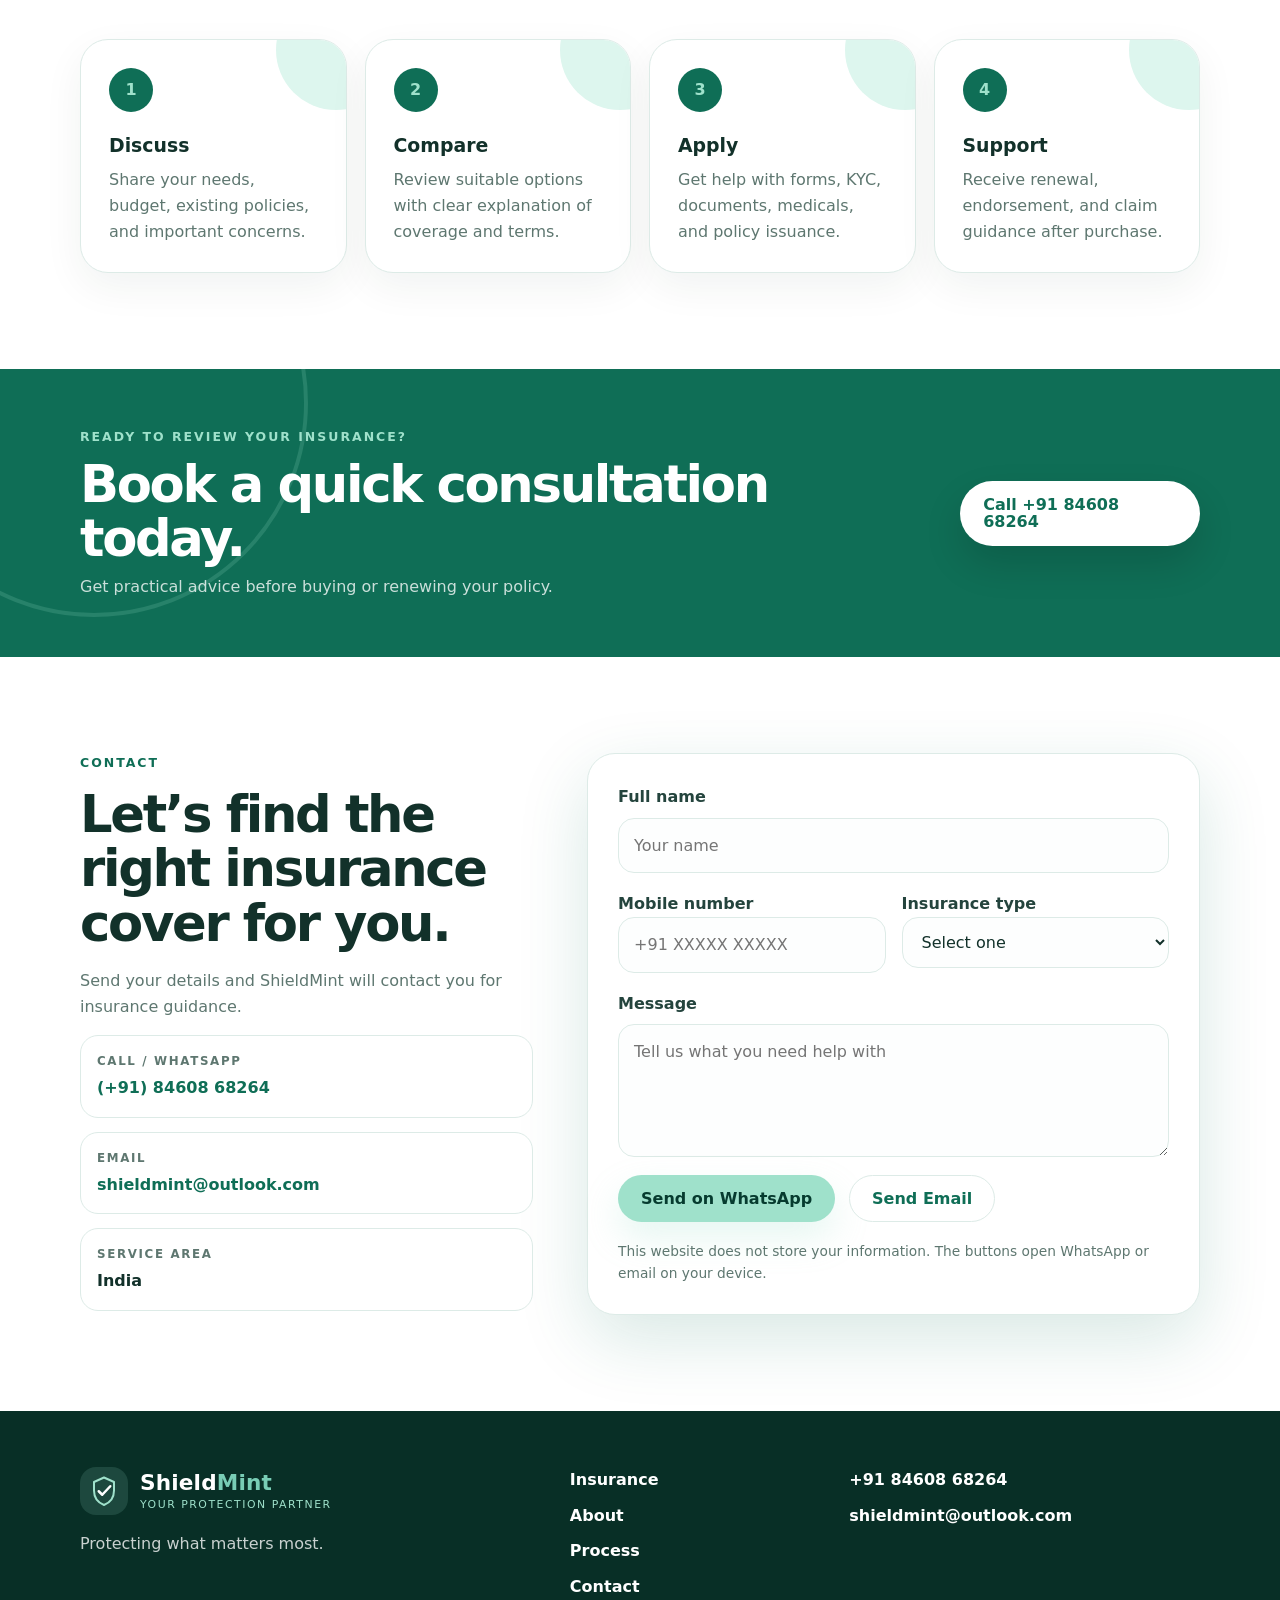
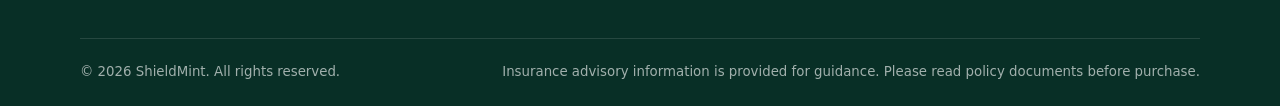
==== commit 97a64df7: "Update index.html" ====
--- a/index.html
+++ b/index.html
@@ -3,11 +3,11 @@
 <head>
   <meta charset="utf-8" />
   <meta name="viewport" content="width=device-width, initial-scale=1" />
-  <title>ShieldMint | Insurance Advisor in Surat, Gujarat</title>
-  <meta name="description" content="ShieldMint helps families and businesses choose the right insurance with clear advice, policy comparison, documentation support, and claim guidance in Surat, Gujarat." />
+  <title>ShieldMint | Insurance Advisor </title>
+  <meta name="description" content="ShieldMint helps families and businesses choose the right insurance with clear advice, policy comparison, documentation support, and claim guidance." />
   <meta name="theme-color" content="#0F6E56" />
   <meta property="og:title" content="ShieldMint — Your Protection Partner" />
-  <meta property="og:description" content="Simple, reliable insurance guidance by Kishan Vadaliya, Insurance Advisor in Surat, Gujarat." />
+  <meta property="og:description" content="Simple, reliable insurance guidance by Kishan Vadaliya, Insurance Advisor." />
   <meta property="og:type" content="website" />
   <link rel="icon" href="assets/favicon.svg" type="image/svg+xml" />
   <link rel="stylesheet" href="styles.css" />
@@ -140,7 +140,7 @@
         <div class="about-copy reveal">
           <p class="eyebrow">About ShieldMint</p>
           <h2 id="about-title">Your protection partner for informed insurance decisions.</h2>
-          <p>ShieldMint is led by <strong>Kishan Vadaliya</strong>, an Insurance Advisor based in Surat, Gujarat. The goal is simple: help you understand your options, select practical coverage, and stay supported when you need help.</p>
+          <p>ShieldMint is led by <strong>Kishan Vadaliya</strong>, an Insurance Advisor. The goal is simple: help you understand your options, select practical coverage, and stay supported when you need help.</p>
           <div class="feature-list">
             <div><span>01</span><p><strong>Need analysis</strong><br />We understand your family, income, assets, and goals first.</p></div>
             <div><span>02</span><p><strong>Policy comparison</strong><br />We explain benefits, limits, exclusions, and premium value clearly.</p></div>
@@ -258,7 +258,7 @@
       <div class="footer-contact">
         <a href="tel:+918460868264">+91 84608 68264</a>
         <a href="mailto:shieldmint@outlook.com">shieldmint@outlook.com</a>
-        <span>Surat, Gujarat</span>
+        <span> </span>
       </div>
     </div>
     <div class="container footer-bottom">
